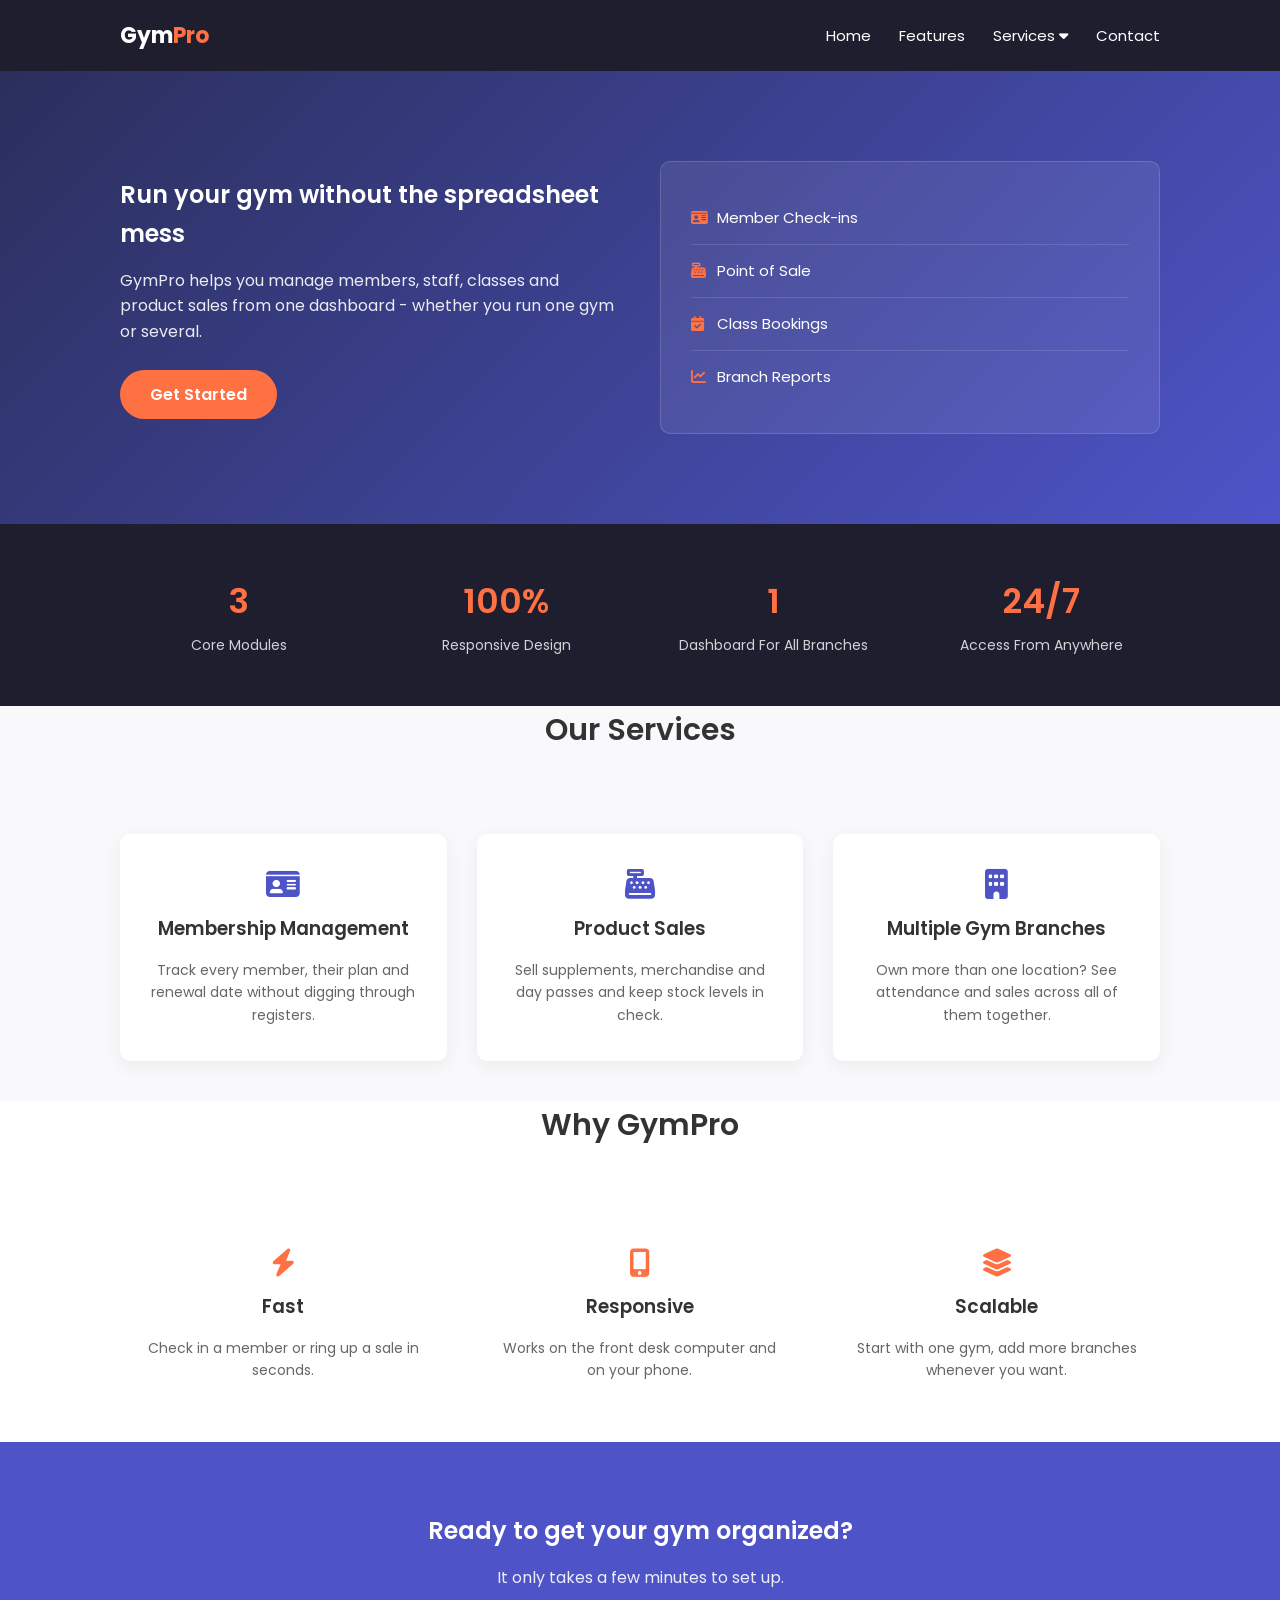
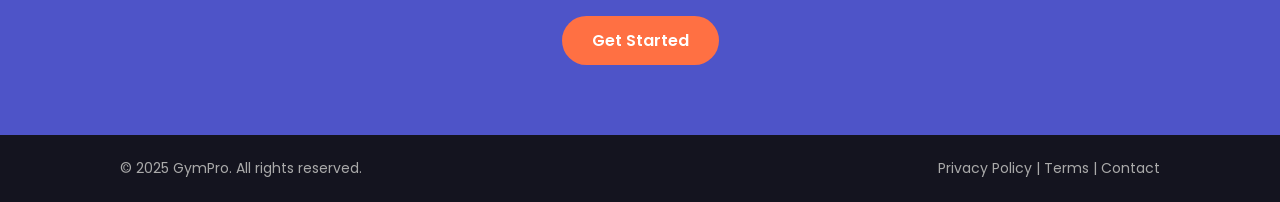
==== index.html @ 932454d6 "first git repo and first web dev project repo" ====
<!DOCTYPE html>
<html lang="en">
<head>
  <meta charset="UTF-8">
  <meta name="viewport" content="width=device-width, initial-scale=1.0">
  <title>GymPro - Gym Management Software</title>

  <link rel="preconnect" href="https://fonts.googleapis.com">
  <link href="https://fonts.googleapis.com/css2?family=Poppins:wght@400;500;600;700&display=swap" rel="stylesheet">
  <link rel="stylesheet" href="https://cdnjs.cloudflare.com/ajax/libs/font-awesome/6.5.1/css/all.min.css">
  <link rel="stylesheet" href="style.css">
</head>
<body>

  <!-- navbar -->
  <header class="navbar">
    <div class="container flex">
      <div class="logo">Gym<span>Pro</span></div>

      <input type="checkbox" id="nav-check">
      <label for="nav-check" class="nav-btn"><i class="fa-solid fa-bars"></i></label>

      <nav class="nav-links">
        <ul class="flex">
          <li><a href="#home">Home</a></li>
          <li><a href="#features">Features</a></li>
          <li class="dropdown">
            <a href="#services">Services <i class="fa-solid fa-caret-down"></i></a>
            <ul class="dropdown-content">
              <li><a href="#services">Membership Management</a></li>
              <li><a href="#services">Product Sales</a></li>
              <li><a href="#services">Multiple Gym Branches</a></li>
              <li><a href="#services">Class Scheduling</a></li>
            </ul>
          </li>
          <li><a href="#contact">Contact</a></li>
        </ul>
      </nav>
    </div>
  </header>

  <!-- showcase / hero -->
  <section class="showcase" id="home">
    <div class="container grid">
      <div class="showcase-text">
        <h1>Run your gym without the spreadsheet mess</h1>
        <p>GymPro helps you manage members, staff, classes and product sales from one dashboard - whether you run one gym or several.</p>
        <a href="#contact" class="btn btn-light">Get Started</a>
      </div>
      <div class="showcase-box">
        <ul>
          <li><i class="fa-solid fa-id-card"></i> Member Check-ins</li>
          <li><i class="fa-solid fa-cash-register"></i> Point of Sale</li>
          <li><i class="fa-solid fa-calendar-check"></i> Class Bookings</li>
          <li><i class="fa-solid fa-chart-line"></i> Branch Reports</li>
        </ul>
      </div>
    </div>
  </section>

  <!-- stats -->
  <section class="stats">
    <div class="container grid-4 text-center">
      <div>
        <h2>3</h2>
        <p>Core Modules</p>
      </div>
      <div>
        <h2>100%</h2>
        <p>Responsive Design</p>
      </div>
      <div>
        <h2>1</h2>
        <p>Dashboard For All Branches</p>
      </div>
      <div>
        <h2>24/7</h2>
        <p>Access From Anywhere</p>
      </div>
    </div>
  </section>

  <!-- services -->
  <section class="services" id="services">
    <div class="container">
      <h2 class="l-heading text-center">Our Services</h2>
      <div class="grid-3 py-2">
        <div class="card">
          <i class="fa-solid fa-id-card"></i>
          <h3>Membership Management</h3>
          <p>Track every member, their plan and renewal date without digging through registers.</p>
        </div>
        <div class="card">
          <i class="fa-solid fa-cash-register"></i>
          <h3>Product Sales</h3>
          <p>Sell supplements, merchandise and day passes and keep stock levels in check.</p>
        </div>
        <div class="card">
          <i class="fa-solid fa-building"></i>
          <h3>Multiple Gym Branches</h3>
          <p>Own more than one location? See attendance and sales across all of them together.</p>
        </div>
      </div>
    </div>
  </section>

  <!-- features -->
  <section class="features" id="features">
    <div class="container">
      <h2 class="l-heading text-center">Why GymPro</h2>
      <div class="grid-3 py-2">
        <div class="feature">
          <i class="fa-solid fa-bolt"></i>
          <h3>Fast</h3>
          <p>Check in a member or ring up a sale in seconds.</p>
        </div>
        <div class="feature">
          <i class="fa-solid fa-mobile-screen-button"></i>
          <h3>Responsive</h3>
          <p>Works on the front desk computer and on your phone.</p>
        </div>
        <div class="feature">
          <i class="fa-solid fa-layer-group"></i>
          <h3>Scalable</h3>
          <p>Start with one gym, add more branches whenever you want.</p>
        </div>
      </div>
    </div>
  </section>

  <!-- cta -->
  <section class="cta text-center" id="contact">
    <div class="container">
      <h2>Ready to get your gym organized?</h2>
      <p>It only takes a few minutes to set up.</p>
      <a href="#home" class="btn btn-light">Get Started</a>
    </div>
  </section>

  <!-- footer -->
  <footer>
    <div class="container flex">
      <p>&copy; 2025 GymPro. All rights reserved.</p>
      <p class="footer-links">
        <a href="#home">Privacy Policy</a> | <a href="#home">Terms</a> | <a href="#contact">Contact</a>
      </p>
    </div>
  </footer>

</body>
</html>
---- style.css ----
* {
  margin: 0;
  padding: 0;
  box-sizing: border-box;
}

body {
  font-family: 'Poppins', sans-serif;
  line-height: 1.6;
  color: #333;
}

ul {
  list-style: none;
}

a {
  text-decoration: none;
  color: inherit;
}

h1,
h2,
h3 {
  font-weight: 600;
  margin-bottom: 15px;
}

/* utility classes */
.container {
  max-width: 1100px;
  margin: 0 auto;
  padding: 0 30px;
}

.flex {
  display: flex;
  align-items: center;
  justify-content: space-between;
}

.grid {
  display: grid;
  grid-template-columns: 1fr 1fr;
  align-items: center;
  gap: 40px;
}

.grid-3 {
  display: grid;
  grid-template-columns: repeat(3, 1fr);
  gap: 30px;
}

.grid-4 {
  display: grid;
  grid-template-columns: repeat(4, 1fr);
  gap: 30px;
}

.text-center {
  text-align: center;
}

.py-2 {
  padding: 40px 0;
}

.l-heading {
  font-size: 30px;
  margin-bottom: 40px;
}
.btn {
  display: inline-block;
  padding: 12px 30px;
  border-radius: 30px;
  font-weight: 600;
  transition: transform 0.2s ease, box-shadow 0.2s ease;
}

.btn-light {
  background: #ff7043;
  color: #fff;
}

.btn-light:hover {
  transform: translateY(-3px);
  box-shadow: 0 8px 20px rgba(255, 112, 67, 0.35);
}
/* navbar */
.navbar {
  background: #1e1e2f;
  padding: 18px 0;
  position: sticky;
  top: 0;
  z-index: 100;
}

.logo {
  color: #fff;
  font-size: 22px;
  font-weight: 700;
}

.logo span {
  color: #ff7043;
}

.nav-links ul {
  gap: 28px;
}

.nav-links a {
  color: #fff;
  font-size: 15px;
  transition: color 0.2s ease;
}

.nav-links a:hover {
  color: #ff7043;
}

.dropdown {
  position: relative;
}

.dropdown-content {
  position: absolute;
  top: 130%;
  left: 0;
  background: #fff;
  min-width: 220px;
  border-radius: 6px;
  padding: 8px 0;
  box-shadow: 0 10px 25px rgba(0, 0, 0, 0.15);
  opacity: 0;
  visibility: hidden;
  transform: translateY(8px);
  transition: 0.2s ease;
}

.dropdown:hover .dropdown-content {
  opacity: 1;
  visibility: visible;
  transform: translateY(0);
}

.dropdown-content li a {
  display: block;
  padding: 10px 18px;
  color: #333;
  font-size: 14px;
}
.dropdown-content li a:hover {
  background: #f4f4f6;
  color: #ff7043;
}
#nav-check {
  display: none;
}
.nav-btn {
  display: none;
  color: #fff;
  font-size: 22px;
  cursor: pointer;
}
/* showcase */
.showcase {
  background: linear-gradient(135deg, #2b2f5c, #4e54c8);
  color: #fff;
  padding: 90px 0;
}

.showcase-text p {
  margin-bottom: 25px;
  opacity: 0.9;
}

.showcase-box {
  background: rgba(255, 255, 255, 0.08);
  border: 1px solid rgba(255, 255, 255, 0.15);
  border-radius: 10px;
  padding: 30px;
}

.showcase-box ul li {
  padding: 14px 0;
  border-bottom: 1px solid rgba(255, 255, 255, 0.12);
  font-size: 15px;
}

.showcase-box ul li:last-child {
  border-bottom: none;
}
.showcase-box i {
  color: #ff7043;
  width: 22px;
}

/* stats */
.stats {
  background: #1e1e2f;
  color: #fff;
  padding: 50px 0;
}
.stats h2 {
  color: #ff7043;
  font-size: 34px;
  margin-bottom: 5px;
}

.stats p {
  font-size: 14px;
  opacity: 0.8;
}

/* services section */
.services {
  background: #f9f9fb;
}

.card {
  background: #fff;
  padding: 35px 25px;
  border-radius: 10px;
  text-align: center;
  box-shadow: 0 5px 18px rgba(0, 0, 0, 0.06);
  transition: transform 0.2s ease;
}

.card:hover {
  transform: translateY(-6px);
}

.card i {
  font-size: 30px;
  color: #4e54c8;
  margin-bottom: 15px;
}

.card p {
  font-size: 14px;
  color: #666;
}

/* features */
.feature {
  text-align: center;
  padding: 20px;
}

.feature i {
  font-size: 28px;
  color: #ff7043;
  margin-bottom: 15px;
}

.feature p {
  font-size: 14px;
  color: #666;
}

/* cta */
.cta {
  background: #4e54c8;
  color: #fff;
  padding: 70px 0;
}

.cta p {
  margin-bottom: 25px;
  opacity: 0.9;
}

/* foooter */
footer {
  background: #14141f;
  color: #aaa;
  padding: 22px 0;
  font-size: 14px;
}

.footer-links a:hover {
  color: #ff7043;
}

/* tablet */
@media (max-width: 900px) {
  .grid {
    grid-template-columns: 1fr;
    text-align: center;
  }

  .showcase-box {
    margin-top: 30px;
  }

  .grid-3,
  .grid-4 {
    grid-template-columns: repeat(2, 1fr);
  }
}
/* mobile */
@media (max-width: 700px) {
  .nav-btn {
    display: block;
  }

  .nav-links {
    position: absolute;
    top: 64px;
    left: 0;
    right: 0;
    background: #1e1e2f;
    padding: 20px 30px;
    display: none;
  }

  #nav-check:checked~.nav-links {
    display: block;
  }

  .nav-links ul {
    flex-direction: column;
    align-items: flex-start;
    gap: 15px;
  }

  .dropdown-content {
    position: static;
    opacity: 1;
    visibility: visible;
    transform: none;
    box-shadow: none;
    background: transparent;
    padding-left: 15px;
    display: none;
  }

  .dropdown:hover .dropdown-content {
    display: block;
  }

  .dropdown-content li a {
    color: #ddd;
    padding: 8px 0;
  }

  .showcase {
    padding: 60px 0;
  }

  .showcase-text h1 {
    font-size: 28px;
  }

  .grid-3,
  .grid-4 {
    grid-template-columns: 1fr;
  }

  footer .flex {
    flex-direction: column;
    gap: 10px;
    text-align: center;
  }
}
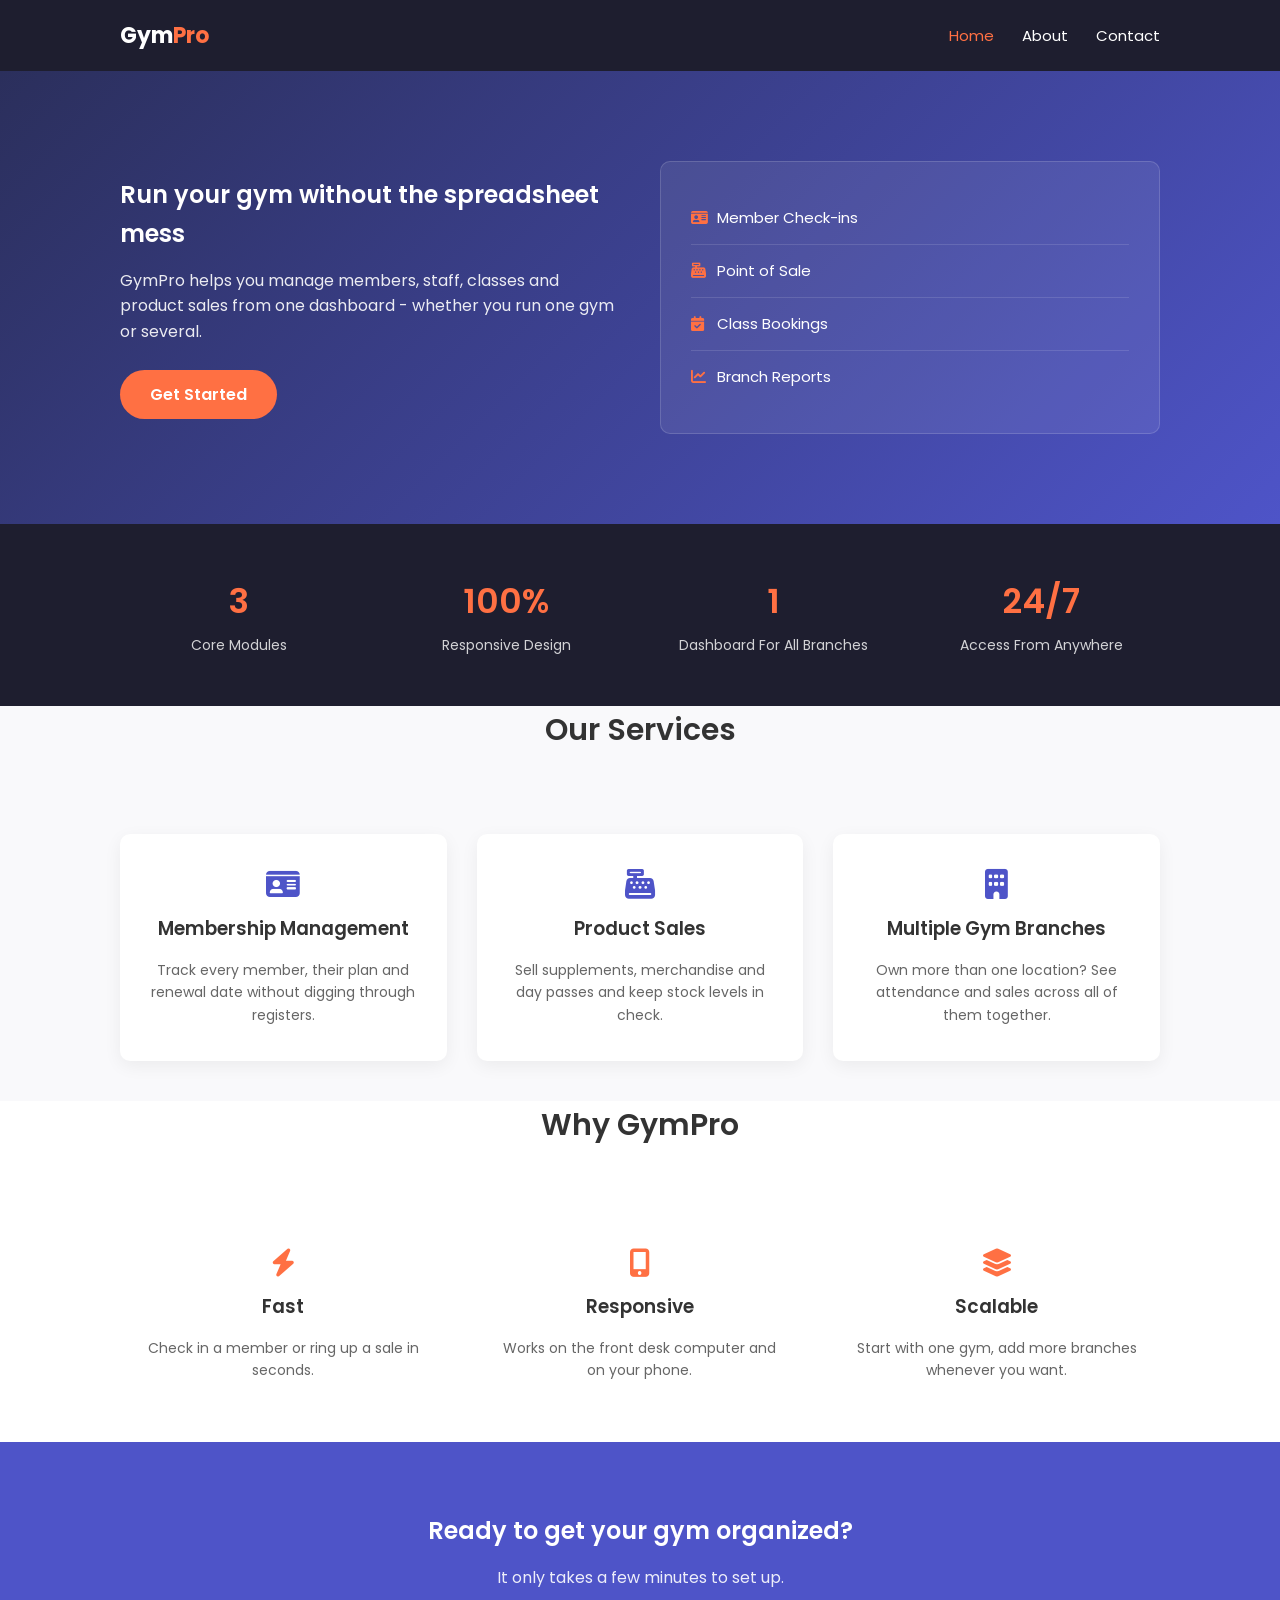
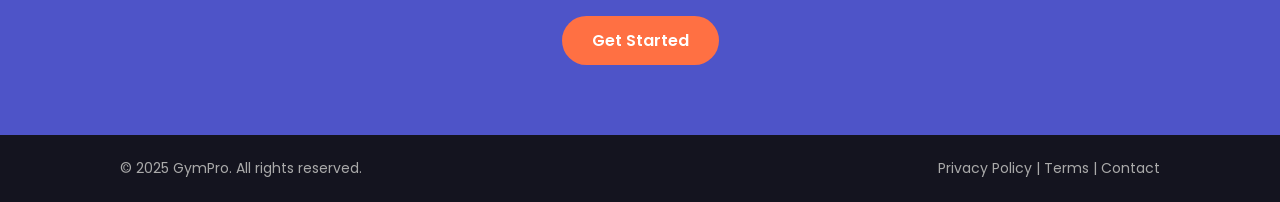
==== commit ca825de2: "more pages added according to task two" ====
--- a/index.html
+++ b/index.html
@@ -1,17 +1,17 @@
 <!DOCTYPE html>
 <html lang="en">
+
 <head>
   <meta charset="UTF-8">
   <meta name="viewport" content="width=device-width, initial-scale=1.0">
   <title>GymPro - Gym Management Software</title>
-
   <link rel="preconnect" href="https://fonts.googleapis.com">
   <link href="https://fonts.googleapis.com/css2?family=Poppins:wght@400;500;600;700&display=swap" rel="stylesheet">
   <link rel="stylesheet" href="https://cdnjs.cloudflare.com/ajax/libs/font-awesome/6.5.1/css/all.min.css">
   <link rel="stylesheet" href="style.css">
 </head>
+
 <body>
-
   <!-- navbar -->
   <header class="navbar">
     <div class="container flex">
@@ -20,32 +20,26 @@
       <input type="checkbox" id="nav-check">
       <label for="nav-check" class="nav-btn"><i class="fa-solid fa-bars"></i></label>
 
+
+
+
       <nav class="nav-links">
         <ul class="flex">
-          <li><a href="#home">Home</a></li>
-          <li><a href="#features">Features</a></li>
-          <li class="dropdown">
-            <a href="#services">Services <i class="fa-solid fa-caret-down"></i></a>
-            <ul class="dropdown-content">
-              <li><a href="#services">Membership Management</a></li>
-              <li><a href="#services">Product Sales</a></li>
-              <li><a href="#services">Multiple Gym Branches</a></li>
-              <li><a href="#services">Class Scheduling</a></li>
-            </ul>
-          </li>
-          <li><a href="#contact">Contact</a></li>
+          <li><a href="index.html" class="active">Home</a></li>
+          <li><a href="about.html">About</a></li>
+          <li><a href="contact.html">Contact</a></li>
         </ul>
       </nav>
     </div>
   </header>
-
   <!-- showcase / hero -->
   <section class="showcase" id="home">
     <div class="container grid">
       <div class="showcase-text">
         <h1>Run your gym without the spreadsheet mess</h1>
-        <p>GymPro helps you manage members, staff, classes and product sales from one dashboard - whether you run one gym or several.</p>
-        <a href="#contact" class="btn btn-light">Get Started</a>
+        <p>GymPro helps you manage members, staff, classes and product sales from one dashboard - whether you run one
+          gym or several.</p>
+        <a href="contact.html" class="btn btn-light">Get Started</a>
       </div>
       <div class="showcase-box">
         <ul>
@@ -57,7 +51,6 @@
       </div>
     </div>
   </section>
-
   <!-- stats -->
   <section class="stats">
     <div class="container grid-4 text-center">
@@ -79,6 +72,9 @@
       </div>
     </div>
   </section>
+
+
+
 
   <!-- services -->
   <section class="services" id="services">
@@ -136,16 +132,16 @@
       <a href="#home" class="btn btn-light">Get Started</a>
     </div>
   </section>
-
   <!-- footer -->
   <footer>
     <div class="container flex">
       <p>&copy; 2025 GymPro. All rights reserved.</p>
       <p class="footer-links">
-        <a href="#home">Privacy Policy</a> | <a href="#home">Terms</a> | <a href="#contact">Contact</a>
+        <a href="about.html">Privacy Policy</a> | <a href="about.html">Terms</a> | <a href="contact.html">Contact</a>
       </p>
     </div>
   </footer>
 
 </body>
-</html>
+
+</html>
--- a/style.css
+++ b/style.css
@@ -1,4 +1,5 @@
 * {
+
   margin: 0;
   padding: 0;
   box-sizing: border-box;
@@ -18,6 +19,7 @@
   text-decoration: none;
   color: inherit;
 }
+
 
 h1,
 h2,
@@ -70,6 +72,7 @@
   font-size: 30px;
   margin-bottom: 40px;
 }
+
 .btn {
   display: inline-block;
   padding: 12px 30px;
@@ -87,6 +90,7 @@
   transform: translateY(-3px);
   box-shadow: 0 8px 20px rgba(255, 112, 67, 0.35);
 }
+
 /* navbar */
 .navbar {
   background: #1e1e2f;
@@ -116,7 +120,8 @@
   transition: color 0.2s ease;
 }
 
-.nav-links a:hover {
+.nav-links a:hover,
+.nav-links a.active {
   color: #ff7043;
 }
 
@@ -128,8 +133,10 @@
   position: absolute;
   top: 130%;
   left: 0;
+
   background: #fff;
   min-width: 220px;
+
   border-radius: 6px;
   padding: 8px 0;
   box-shadow: 0 10px 25px rgba(0, 0, 0, 0.15);
@@ -151,19 +158,25 @@
   color: #333;
   font-size: 14px;
 }
+
 .dropdown-content li a:hover {
   background: #f4f4f6;
   color: #ff7043;
 }
+
 #nav-check {
   display: none;
 }
+
 .nav-btn {
   display: none;
   color: #fff;
   font-size: 22px;
   cursor: pointer;
 }
+
+
+
 /* showcase */
 .showcase {
   background: linear-gradient(135deg, #2b2f5c, #4e54c8);
@@ -192,10 +205,15 @@
 .showcase-box ul li:last-child {
   border-bottom: none;
 }
+
+
+
 .showcase-box i {
   color: #ff7043;
   width: 22px;
 }
+
+
 
 /* stats */
 .stats {
@@ -203,6 +221,9 @@
   color: #fff;
   padding: 50px 0;
 }
+
+
+
 .stats h2 {
   color: #ff7043;
   font-size: 34px;
@@ -249,6 +270,7 @@
   padding: 20px;
 }
 
+
 .feature i {
   font-size: 28px;
   color: #ff7043;
@@ -284,6 +306,72 @@
   color: #ff7043;
 }
 
+/* page header banner - used on about.html and contact.html */
+.page-header {
+  background: #1e1e2f;
+  color: #fff;
+  padding: 60px 0;
+}
+
+.page-header p {
+  opacity: 0.8;
+}
+
+/* about page */
+.about-content {
+  padding: 60px 0;
+}
+
+.about-content p {
+  color: #555;
+  margin-bottom: 15px;
+  max-width: 750px;
+}
+
+/* contact page */
+.contact-content {
+  padding: 60px 0;
+}
+
+.contact-form {
+  max-width: 500px;
+  margin: 0 auto;
+  display: flex;
+  flex-direction: column;
+  gap: 6px;
+}
+
+.contact-form label {
+  font-size: 14px;
+  font-weight: 600;
+  margin-top: 10px;
+}
+
+.contact-form input,
+.contact-form textarea {
+  padding: 12px 14px;
+  border: 1px solid #ddd;
+  border-radius: 6px;
+  font-family: 'Poppins', sans-serif;
+  font-size: 14px;
+  resize: vertical;
+}
+
+.contact-form input:focus,
+.contact-form textarea:focus {
+  outline: none;
+  border-color: #4e54c8;
+}
+
+.contact-form button {
+  margin-top: 20px;
+  align-self: flex-start;
+  border: none;
+  cursor: pointer;
+  font-family: 'Poppins', sans-serif;
+  font-size: 15px;
+}
+
 /* tablet */
 @media (max-width: 900px) {
   .grid {
@@ -295,11 +383,13 @@
     margin-top: 30px;
   }
 
+
   .grid-3,
   .grid-4 {
     grid-template-columns: repeat(2, 1fr);
   }
 }
+
 /* mobile */
 @media (max-width: 700px) {
   .nav-btn {
@@ -315,6 +405,7 @@
     padding: 20px 30px;
     display: none;
   }
+
 
   #nav-check:checked~.nav-links {
     display: block;
@@ -337,6 +428,7 @@
     display: none;
   }
 
+
   .dropdown:hover .dropdown-content {
     display: block;
   }
